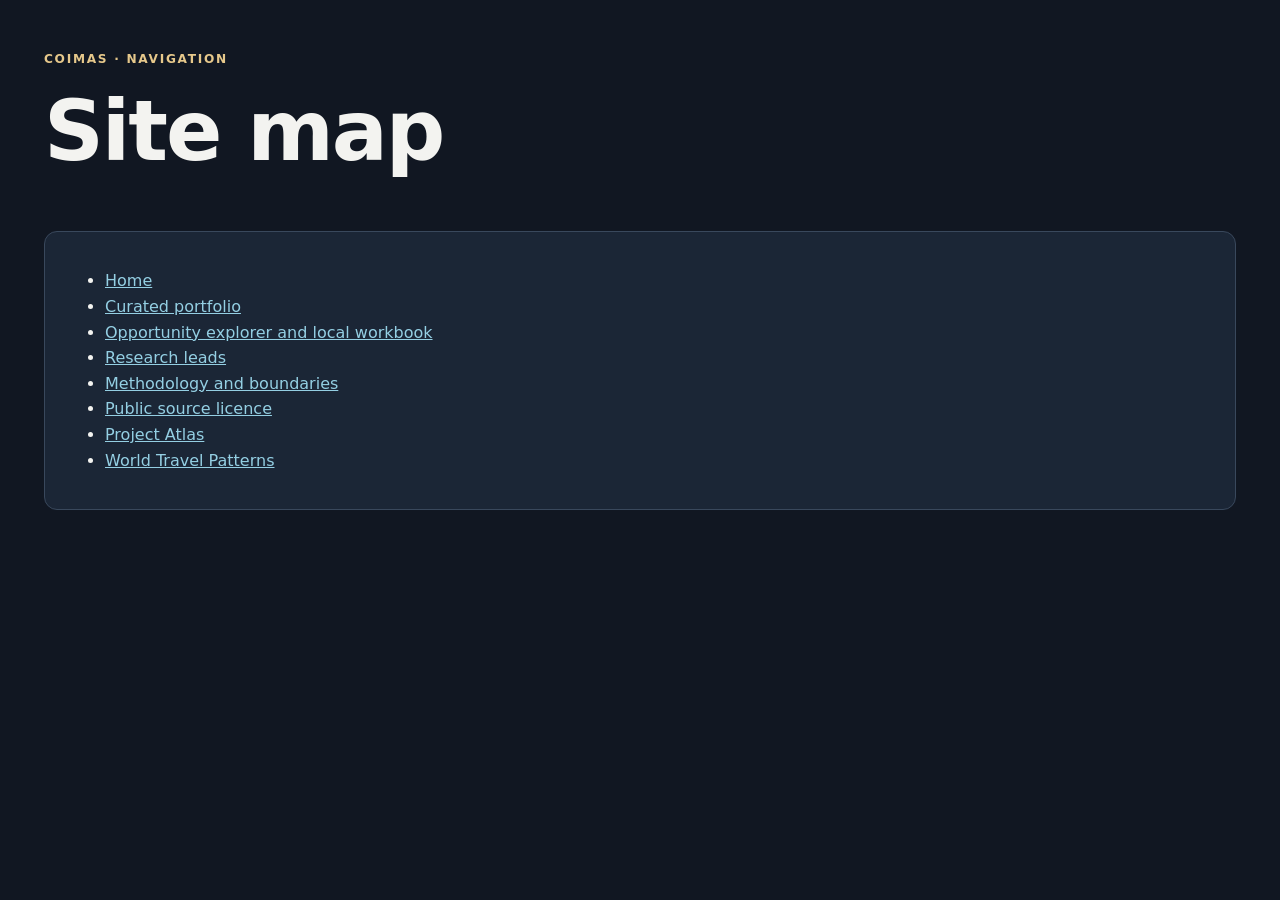
==== site-map.html @ 88ac5e28 "Add Coimas site map" ====
<!doctype html><html lang="en-AU"><head><meta charset="utf-8"><meta name="viewport" content="width=device-width,initial-scale=1"><title>Coimas | Site map</title><link rel="stylesheet" href="styles.css"><link rel="icon" href="favicon.svg"></head><body><main><p class="eyebrow">Coimas · Navigation</p><h1>Site map</h1><div class="panel"><ul><li><a href="index.html">Home</a></li><li><a href="index.html#portfolio">Curated portfolio</a></li><li><a href="index.html#explore">Opportunity explorer and local workbook</a></li><li><a href="index.html#leads">Research leads</a></li><li><a href="index.html#method">Methodology and boundaries</a></li><li><a href="LICENCE.md">Public source licence</a></li><li><a href="https://auraofintelligence.github.io/project-atlas/">Project Atlas</a></li><li><a href="https://auraofintelligence.github.io/world-travel-patterns/">World Travel Patterns</a></li></ul></div></main></body></html>
---- styles.css ----
:root{color-scheme:dark;--bg:#111722;--surface:#1b2636;--surface2:#222e40;--text:#f3f3f0;--muted:#aebaca;--gold:#e6c88b;--blue:#94cfe3;--border:#39485c;--green:#a1d8bd}*{box-sizing:border-box}html{scroll-behavior:smooth}body{margin:0;font:16px/1.6 system-ui,sans-serif;background:var(--bg);color:var(--text)}a{color:var(--blue)}a:focus-visible,button:focus-visible,select:focus-visible,input:focus-visible,textarea:focus-visible{outline:3px solid var(--gold);outline-offset:3px}h1,h2,h3,h4{line-height:1.2;letter-spacing:-.025em;margin:.1em 0 .6em}h1{font-size:clamp(2.7rem,7vw,5.2rem);font-weight:640}h2{font-size:clamp(1.8rem,3vw,2.65rem)}h3{font-size:1.25rem}h4{font-size:1rem}p{margin:.5em 0 1em}header{background:radial-gradient(ellipse at 90% 20%,#2b3751 0,transparent 55%),linear-gradient(120deg,#1a2036,#121d2c);border-bottom:1px solid var(--border)}header nav,main,footer,.hero{max-width:1440px;margin:auto;padding:clamp(16px,4vw,44px)}header nav{display:flex;flex-wrap:wrap;align-items:center;gap:1.1em;padding-block:18px}.brand{display:flex;align-items:center;gap:10px;font-weight:750;font-size:1.35em;margin-right:auto;text-decoration:none;color:var(--text)}header nav>a:not(.brand){text-decoration:none;color:var(--muted)}.hero{padding-top:clamp(28px,6vw,90px);padding-bottom:clamp(28px,5vw,70px)}.intro{max-width:780px;font-size:1.2rem;color:var(--muted)}.eyebrow{color:var(--gold);font-size:.76rem;text-transform:uppercase;letter-spacing:.14em;font-weight:700}.muted,small,#status{color:var(--muted)}.stats,.cards,.controls{display:grid;grid-template-columns:repeat(auto-fit,minmax(min(230px,100%),1fr));gap:12px}.stats>div{border-left:1px solid var(--gold);padding-left:14px}.stats strong{font-size:2.2rem;display:block;font-variant-numeric:tabular-nums}.stats span{color:var(--muted);font-size:.9rem}main section{scroll-margin-top:18px}.section-title{margin-top:48px;max-width:900px}.section-title p:not(.eyebrow){color:var(--muted)}.cards{grid-template-columns:repeat(auto-fit,minmax(min(300px,100%),1fr))}.card,.panel{background:var(--surface);border:1px solid var(--border);border-radius:13px;padding:20px}.card{display:flex;flex-direction:column;align-items:flex-start}.card .actions{margin-top:auto}.card .category{font-size:.78rem;color:var(--gold);text-transform:uppercase;letter-spacing:.07em}.card p{font-size:.95rem}.panel{margin:12px 0}.controls label,form label{display:grid;gap:5px;color:var(--muted);font-size:.85rem}button,input,select,textarea{max-width:100%;font:inherit;background:#111b29;color:var(--text);border:1px solid var(--border);border-radius:8px;padding:9px}select,input:not([type=checkbox]):not([type=range]),textarea{width:100%}button{cursor:pointer;background:var(--gold);color:#18202b;border-color:transparent;font-weight:650}button.secondary,.table-scroll button{background:var(--surface2);color:var(--blue);border:1px solid var(--border)}button:disabled{opacity:.45;cursor:not-allowed}.actions{display:flex;flex-wrap:wrap;gap:10px;align-items:center}.purpose{padding:14px 0;color:var(--muted)}.purpose strong{color:var(--text)}summary{cursor:pointer;color:var(--blue);font-weight:650}.split{display:grid;grid-template-columns:minmax(0,.9fr) minmax(0,1.1fr);gap:14px}.split>.panel{min-width:0}.table-scroll{overflow:auto;max-height:650px}table{width:100%;border-collapse:collapse;font-size:.88rem}th,td{padding:10px 7px;text-align:left;border-bottom:1px solid var(--border);vertical-align:top}th{position:sticky;top:0;background:var(--surface);color:var(--muted)}td button{text-align:left;font-weight:500;padding:6px}.record{border-top:1px solid var(--border);padding:16px 0;overflow-wrap:anywhere}.warning{color:var(--gold)}.record form{display:grid;gap:10px;padding:12px;background:#131e2c;border-radius:8px}.record ul{padding-left:1.4rem}.cost{display:flex;gap:8px;align-items:flex-start;margin:.7em 0}.cost input{margin-top:.45em}.file{font-size:.9rem;max-width:280px}.skip{position:absolute;left:-9999px}.skip:focus{left:10px;top:8px;background:var(--surface);padding:10px;z-index:2}footer{border-top:1px solid var(--border);margin-top:60px;display:flex;flex-wrap:wrap;justify-content:space-between;gap:12px;color:var(--muted)}footer nav{display:flex;flex-wrap:wrap;align-content:flex-start;gap:12px}footer p{max-width:600px}@media(max-width:980px){.split{grid-template-columns:1fr}.table-scroll{max-height:420px}}@media print{body{background:white;color:black}.card,.panel,header{background:white;border-color:#ccc;color:black}.muted,small,.eyebrow,.intro,.section-title p:not(.eyebrow){color:#444}button,form,.controls,nav,.actions,.skip{display:none}.split{display:block}.table-scroll{max-height:none;overflow:visible}a{color:black}}
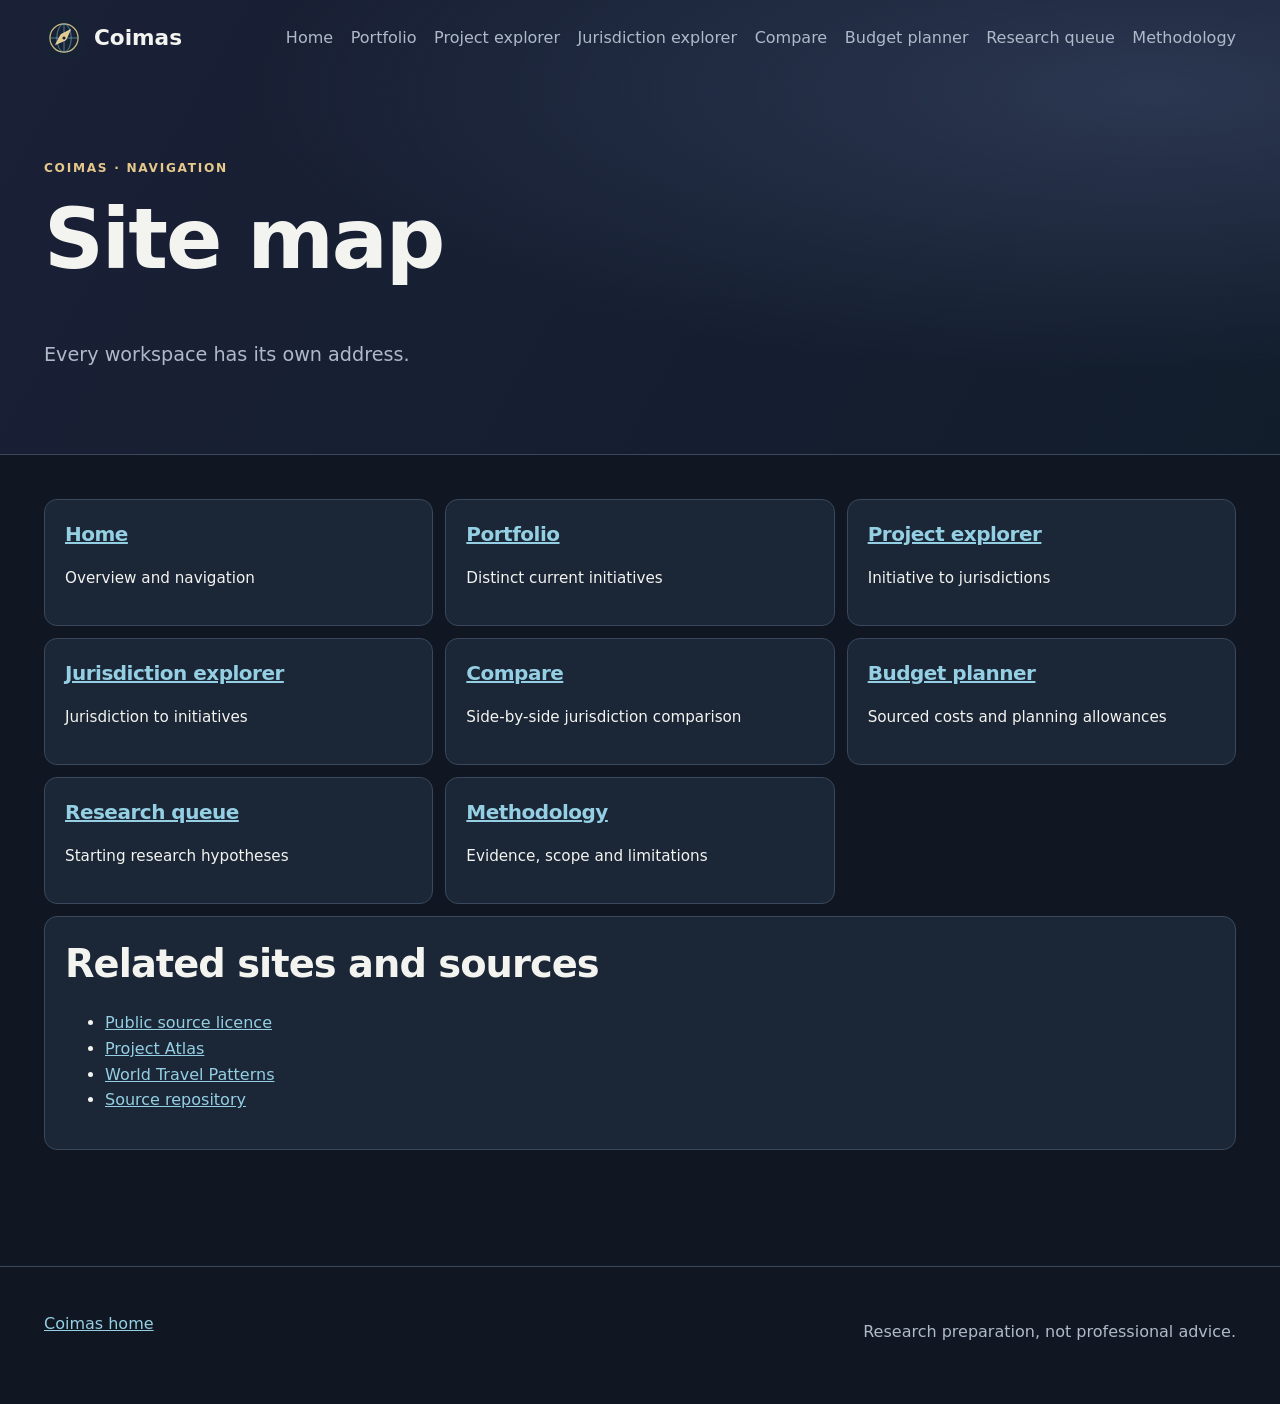
==== commit db0d5c1b: "Build a complete navigable Coimas site map" ====
--- a/site-map.html
+++ b/site-map.html
@@ -1 +1,2 @@
-<!doctype html><html lang="en-AU"><head><meta charset="utf-8"><meta name="viewport" content="width=device-width,initial-scale=1"><title>Coimas | Site map</title><link rel="stylesheet" href="styles.css"><link rel="icon" href="favicon.svg"></head><body><main><p class="eyebrow">Coimas · Navigation</p><h1>Site map</h1><div class="panel"><ul><li><a href="index.html">Home</a></li><li><a href="index.html#portfolio">Curated portfolio</a></li><li><a href="index.html#explore">Opportunity explorer and local workbook</a></li><li><a href="index.html#leads">Research leads</a></li><li><a href="index.html#method">Methodology and boundaries</a></li><li><a href="LICENCE.md">Public source licence</a></li><li><a href="https://auraofintelligence.github.io/project-atlas/">Project Atlas</a></li><li><a href="https://auraofintelligence.github.io/world-travel-patterns/">World Travel Patterns</a></li></ul></div></main></body></html>+<!doctype html>
+<html lang="en-AU"><head><meta charset="utf-8"><meta name="viewport" content="width=device-width,initial-scale=1"><title>Site map | Coimas Opportunity Engine</title><link rel="stylesheet" href="styles.css?v=20261124-multipage"><link rel="icon" href="favicon.svg"></head><body data-page="sitemap"><a class="skip" href="#main">Skip to content</a><header><nav aria-label="Main navigation"><a class="brand" href="index.html"><img src="favicon.svg" alt="" width="40" height="40">Coimas</a><a href="index.html">Home</a><a href="portfolio.html">Portfolio</a><a href="projects.html">Project explorer</a><a href="jurisdictions.html">Jurisdiction explorer</a><a href="compare.html">Compare</a><a href="budget.html">Budget planner</a><a href="research.html">Research queue</a><a href="methodology.html">Methodology</a></nav><div class="hero hero-compact"><p class="eyebrow">Coimas · Navigation</p><h1>Site map</h1><p class="intro">Every workspace has its own address.</p></div></header><main id="main"><div class="cards"><article class="card"><h3><a href="index.html">Home</a></h3><p>Overview and navigation</p></article><article class="card"><h3><a href="portfolio.html">Portfolio</a></h3><p>Distinct current initiatives</p></article><article class="card"><h3><a href="projects.html">Project explorer</a></h3><p>Initiative to jurisdictions</p></article><article class="card"><h3><a href="jurisdictions.html">Jurisdiction explorer</a></h3><p>Jurisdiction to initiatives</p></article><article class="card"><h3><a href="compare.html">Compare</a></h3><p>Side-by-side jurisdiction comparison</p></article><article class="card"><h3><a href="budget.html">Budget planner</a></h3><p>Sourced costs and planning allowances</p></article><article class="card"><h3><a href="research.html">Research queue</a></h3><p>Starting research hypotheses</p></article><article class="card"><h3><a href="methodology.html">Methodology</a></h3><p>Evidence, scope and limitations</p></article></div><div class="panel"><h2>Related sites and sources</h2><ul><li><a href="LICENCE.md">Public source licence</a></li><li><a href="https://auraofintelligence.github.io/project-atlas/">Project Atlas</a></li><li><a href="https://auraofintelligence.github.io/world-travel-patterns/">World Travel Patterns</a></li><li><a href="https://github.com/auraofintelligence/Coimas-Opportunity-Engine">Source repository</a></li></ul></div></main><footer><a href="index.html">Coimas home</a><p>Research preparation, not professional advice.</p></footer></body></html>
